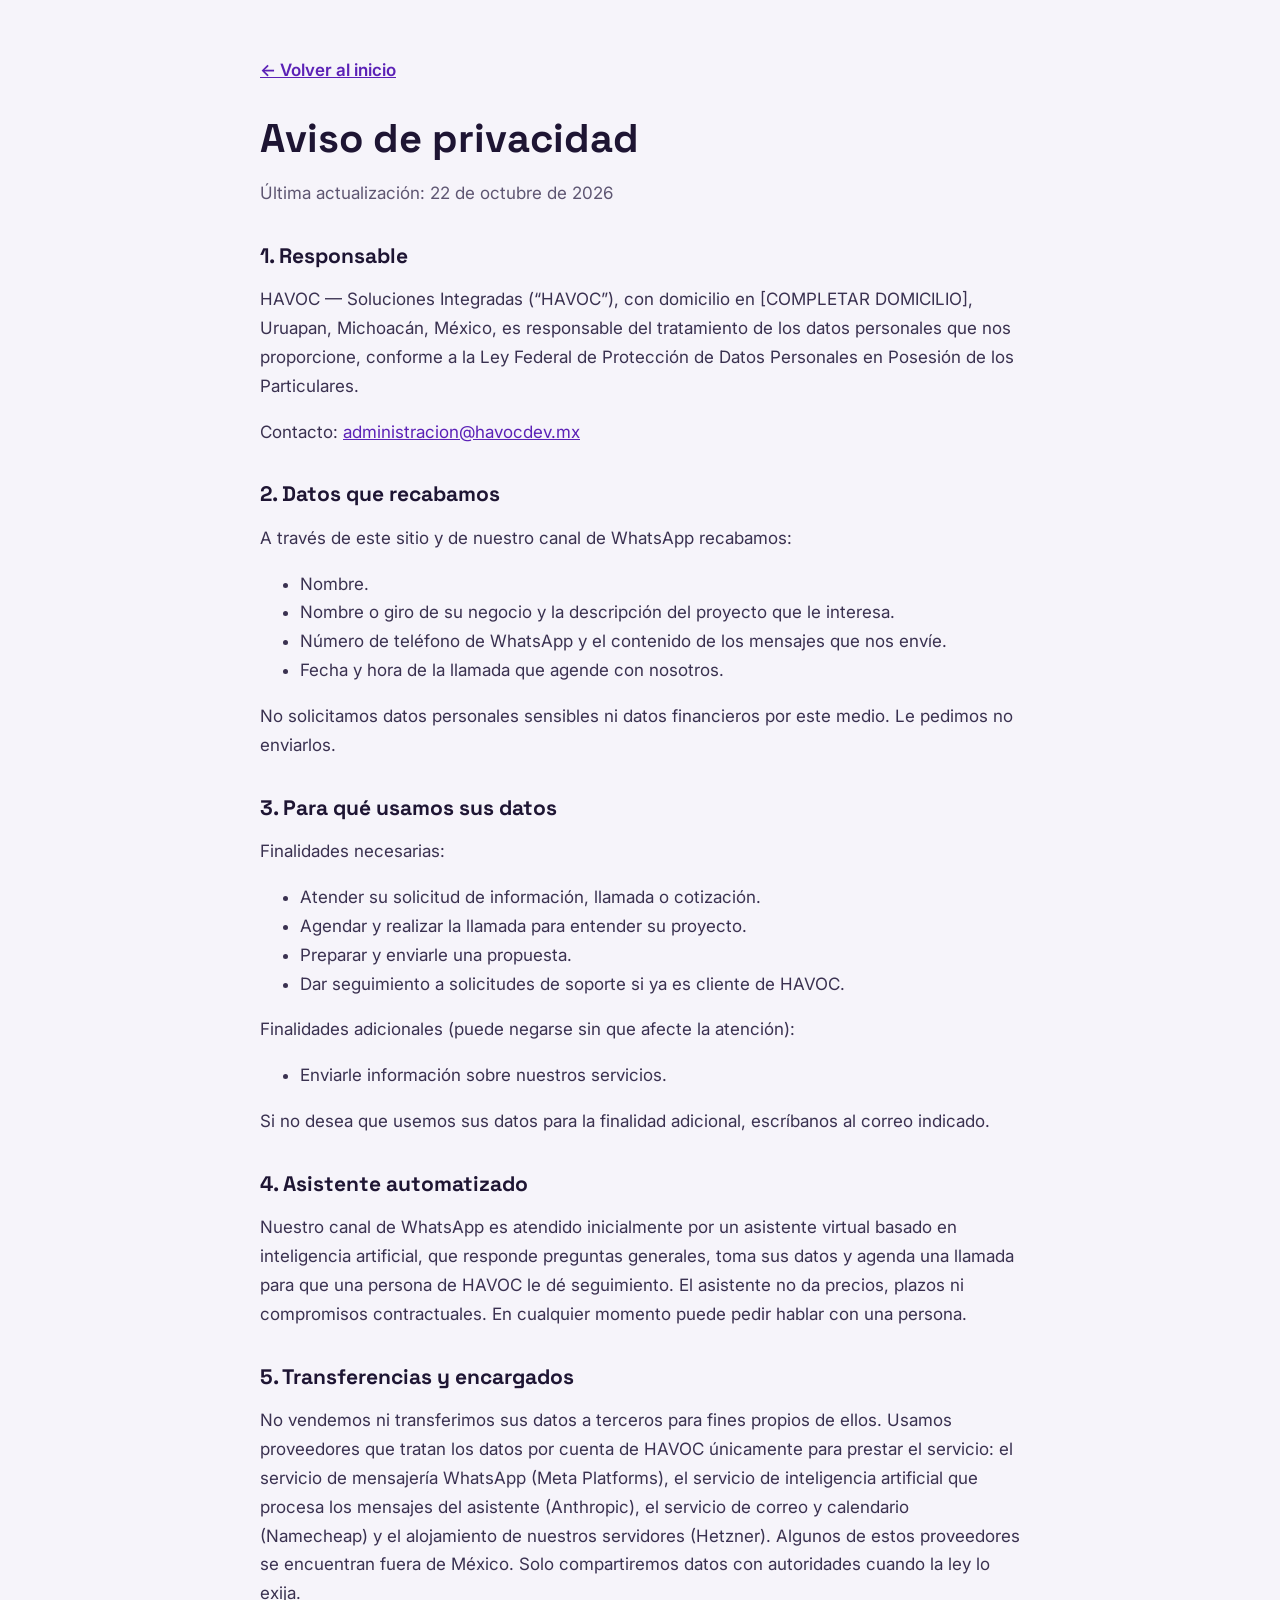
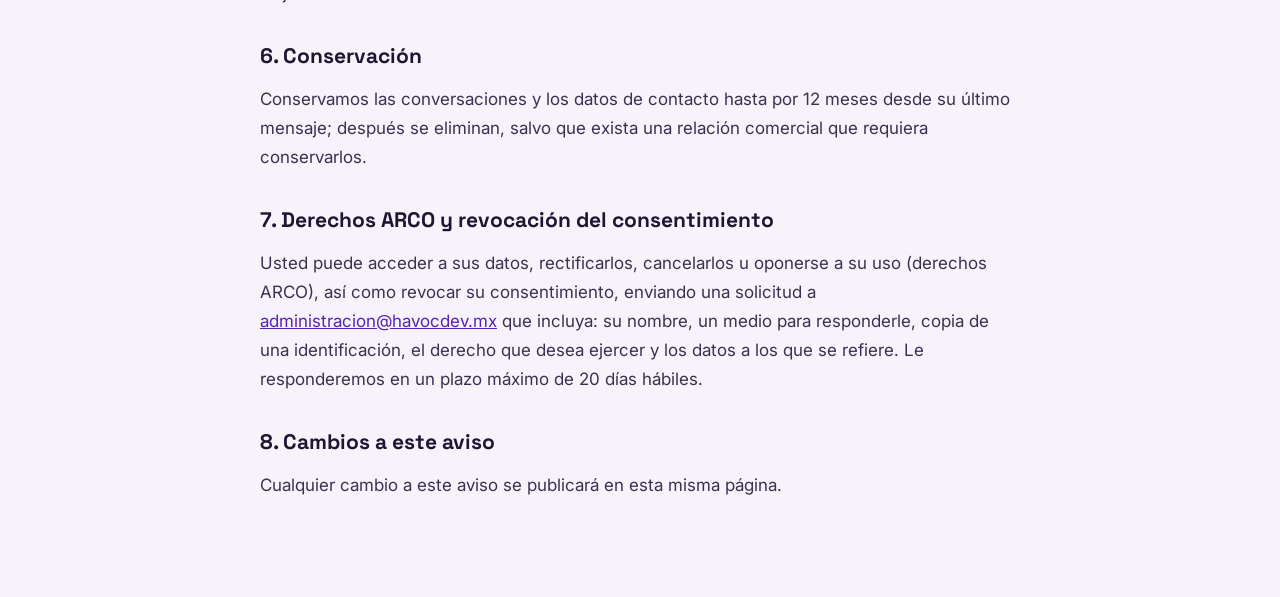
==== aviso-privacidad.html @ ed895cab "Aviso de privacidad (borrador, sin publicar) Co-Authored-By: Claude Opus 5.5 <noreply@anthropic.com>" ====
<!DOCTYPE html>
<!-- BORRADOR: requiere revisión del usuario (abogado) antes de publicar. Completar domicilio del responsable. -->
<html lang="es">
<head>
<meta charset="UTF-8">
<meta name="viewport" content="width=device-width, initial-scale=1.0">
<title>Aviso de privacidad | HAVOC</title>
<meta name="description" content="Aviso de privacidad de HAVOC — Soluciones Integradas.">
<meta name="robots" content="noindex">
<link rel="icon" type="image/svg+xml" href="favicon.svg">
<link href="https://fonts.googleapis.com/css2?family=Space+Grotesk:wght@600;700&family=Inter:wght@400;600&display=swap" rel="stylesheet">
<style>
body{margin:0;background:#F6F4FA;color:#1E1533;font:400 17px/1.7 Inter,system-ui,sans-serif}
main{max-width:760px;margin:0 auto;padding:48px 16px 80px}
h1,h2{font-family:"Space Grotesk",sans-serif;line-height:1.15;color:#1E1533}
h1{font-size:clamp(30px,5vw,40px);margin:24px 0 8px}
h2{font-size:21px;margin:36px 0 8px}
p,li{color:#3A3150}
a{color:#5B21B6}
.back{display:inline-flex;align-items:center;min-height:44px;font-weight:600}
.meta{color:#5E5672}
</style>
</head>
<body>
<main>
  <a class="back" href="/">← Volver al inicio</a>
  <h1>Aviso de privacidad</h1>
  <p class="meta">Última actualización: 22 de octubre de 2026</p>

  <h2>1. Responsable</h2>
  <p>HAVOC — Soluciones Integradas (“HAVOC”), con domicilio en [COMPLETAR DOMICILIO], Uruapan, Michoacán, México, es responsable del tratamiento de los datos personales que nos proporcione, conforme a la Ley Federal de Protección de Datos Personales en Posesión de los Particulares.</p>
  <p>Contacto: <a href="mailto:administracion@havocdev.mx">administracion@havocdev.mx</a></p>

  <h2>2. Datos que recabamos</h2>
  <p>A través de este sitio y de nuestro canal de WhatsApp recabamos:</p>
  <ul>
    <li>Nombre.</li>
    <li>Nombre o giro de su negocio y la descripción del proyecto que le interesa.</li>
    <li>Número de teléfono de WhatsApp y el contenido de los mensajes que nos envíe.</li>
    <li>Fecha y hora de la llamada que agende con nosotros.</li>
  </ul>
  <p>No solicitamos datos personales sensibles ni datos financieros por este medio. Le pedimos no enviarlos.</p>

  <h2>3. Para qué usamos sus datos</h2>
  <p>Finalidades necesarias:</p>
  <ul>
    <li>Atender su solicitud de información, llamada o cotización.</li>
    <li>Agendar y realizar la llamada para entender su proyecto.</li>
    <li>Preparar y enviarle una propuesta.</li>
    <li>Dar seguimiento a solicitudes de soporte si ya es cliente de HAVOC.</li>
  </ul>
  <p>Finalidades adicionales (puede negarse sin que afecte la atención):</p>
  <ul>
    <li>Enviarle información sobre nuestros servicios.</li>
  </ul>
  <p>Si no desea que usemos sus datos para la finalidad adicional, escríbanos al correo indicado.</p>

  <h2>4. Asistente automatizado</h2>
  <p>Nuestro canal de WhatsApp es atendido inicialmente por un asistente virtual basado en inteligencia artificial, que responde preguntas generales, toma sus datos y agenda una llamada para que una persona de HAVOC le dé seguimiento. El asistente no da precios, plazos ni compromisos contractuales. En cualquier momento puede pedir hablar con una persona.</p>

  <h2>5. Transferencias y encargados</h2>
  <p>No vendemos ni transferimos sus datos a terceros para fines propios de ellos. Usamos proveedores que tratan los datos por cuenta de HAVOC únicamente para prestar el servicio: el servicio de mensajería WhatsApp (Meta Platforms), el servicio de inteligencia artificial que procesa los mensajes del asistente (Anthropic), el servicio de correo y calendario (Namecheap) y el alojamiento de nuestros servidores (Hetzner). Algunos de estos proveedores se encuentran fuera de México. Solo compartiremos datos con autoridades cuando la ley lo exija.</p>

  <h2>6. Conservación</h2>
  <p>Conservamos las conversaciones y los datos de contacto hasta por 12 meses desde su último mensaje; después se eliminan, salvo que exista una relación comercial que requiera conservarlos.</p>

  <h2>7. Derechos ARCO y revocación del consentimiento</h2>
  <p>Usted puede acceder a sus datos, rectificarlos, cancelarlos u oponerse a su uso (derechos ARCO), así como revocar su consentimiento, enviando una solicitud a <a href="mailto:administracion@havocdev.mx">administracion@havocdev.mx</a> que incluya: su nombre, un medio para responderle, copia de una identificación, el derecho que desea ejercer y los datos a los que se refiere. Le responderemos en un plazo máximo de 20 días hábiles.</p>

  <h2>8. Cambios a este aviso</h2>
  <p>Cualquier cambio a este aviso se publicará en esta misma página.</p>
</main>
</body>
</html>
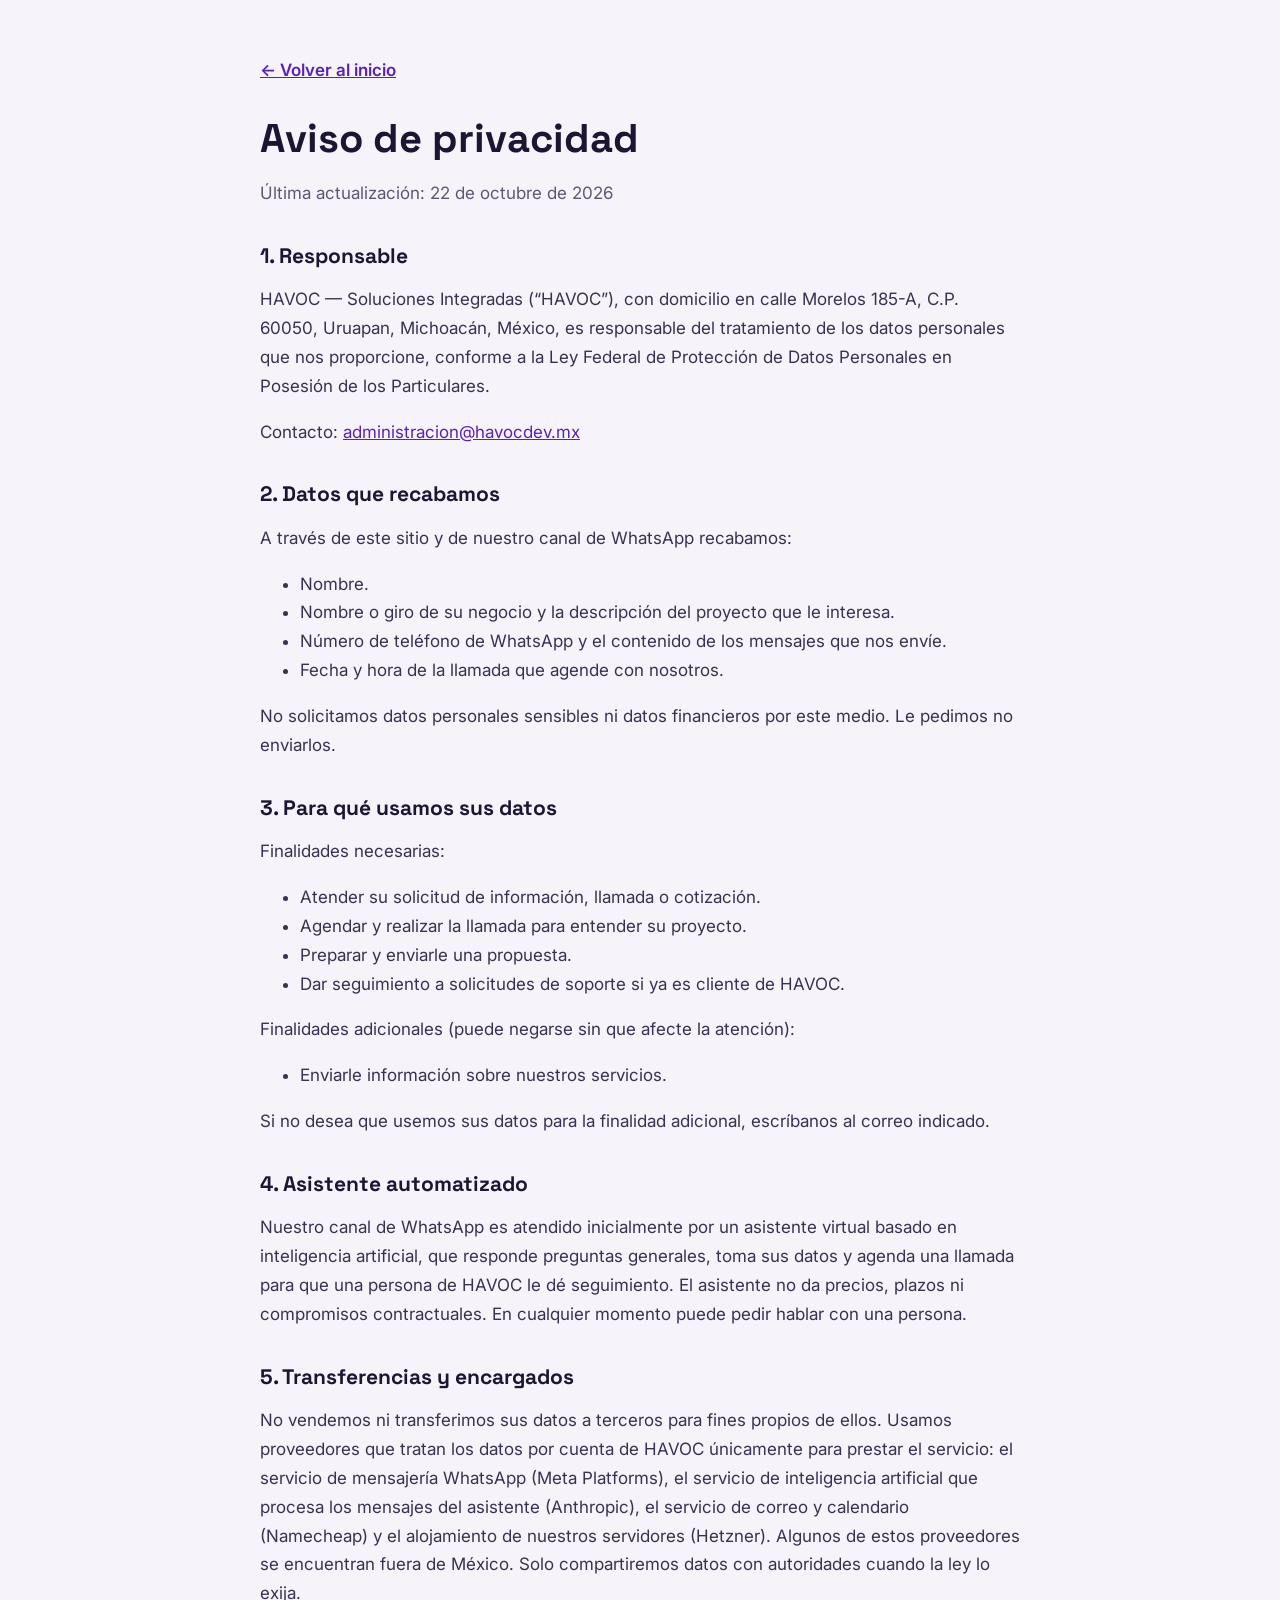
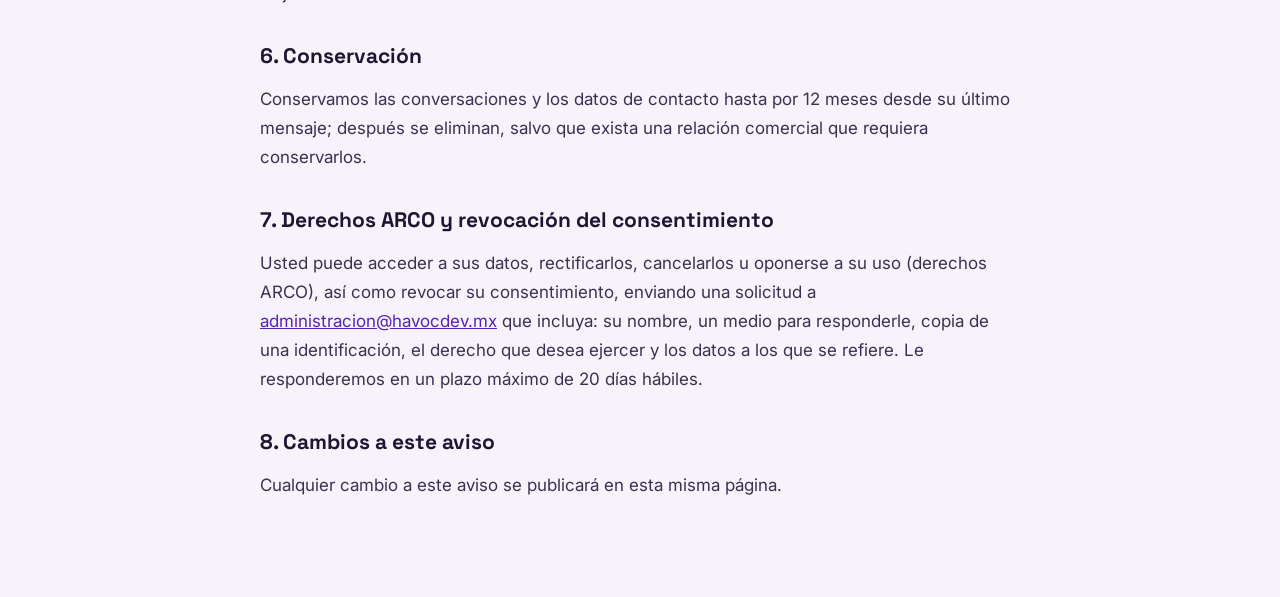
==== commit cc650467: "Aviso de privacidad: domicilio Morelos 185-A, Uruapan Co-Authored-By: Claude Opus 5.5 <noreply@anthr" ====
--- a/aviso-privacidad.html
+++ b/aviso-privacidad.html
@@ -1,5 +1,5 @@
 <!DOCTYPE html>
-<!-- BORRADOR: requiere revisión del usuario (abogado) antes de publicar. Completar domicilio del responsable. -->
+<!-- BORRADOR: requiere revisión del usuario (abogado) antes de publicar. -->
 <html lang="es">
 <head>
 <meta charset="UTF-8">
@@ -28,7 +28,7 @@
   <p class="meta">Última actualización: 22 de octubre de 2026</p>
 
   <h2>1. Responsable</h2>
-  <p>HAVOC — Soluciones Integradas (“HAVOC”), con domicilio en [COMPLETAR DOMICILIO], Uruapan, Michoacán, México, es responsable del tratamiento de los datos personales que nos proporcione, conforme a la Ley Federal de Protección de Datos Personales en Posesión de los Particulares.</p>
+  <p>HAVOC — Soluciones Integradas (“HAVOC”), con domicilio en calle Morelos 185-A, C.P. 60050, Uruapan, Michoacán, México, es responsable del tratamiento de los datos personales que nos proporcione, conforme a la Ley Federal de Protección de Datos Personales en Posesión de los Particulares.</p>
   <p>Contacto: <a href="mailto:administracion@havocdev.mx">administracion@havocdev.mx</a></p>
 
   <h2>2. Datos que recabamos</h2>
